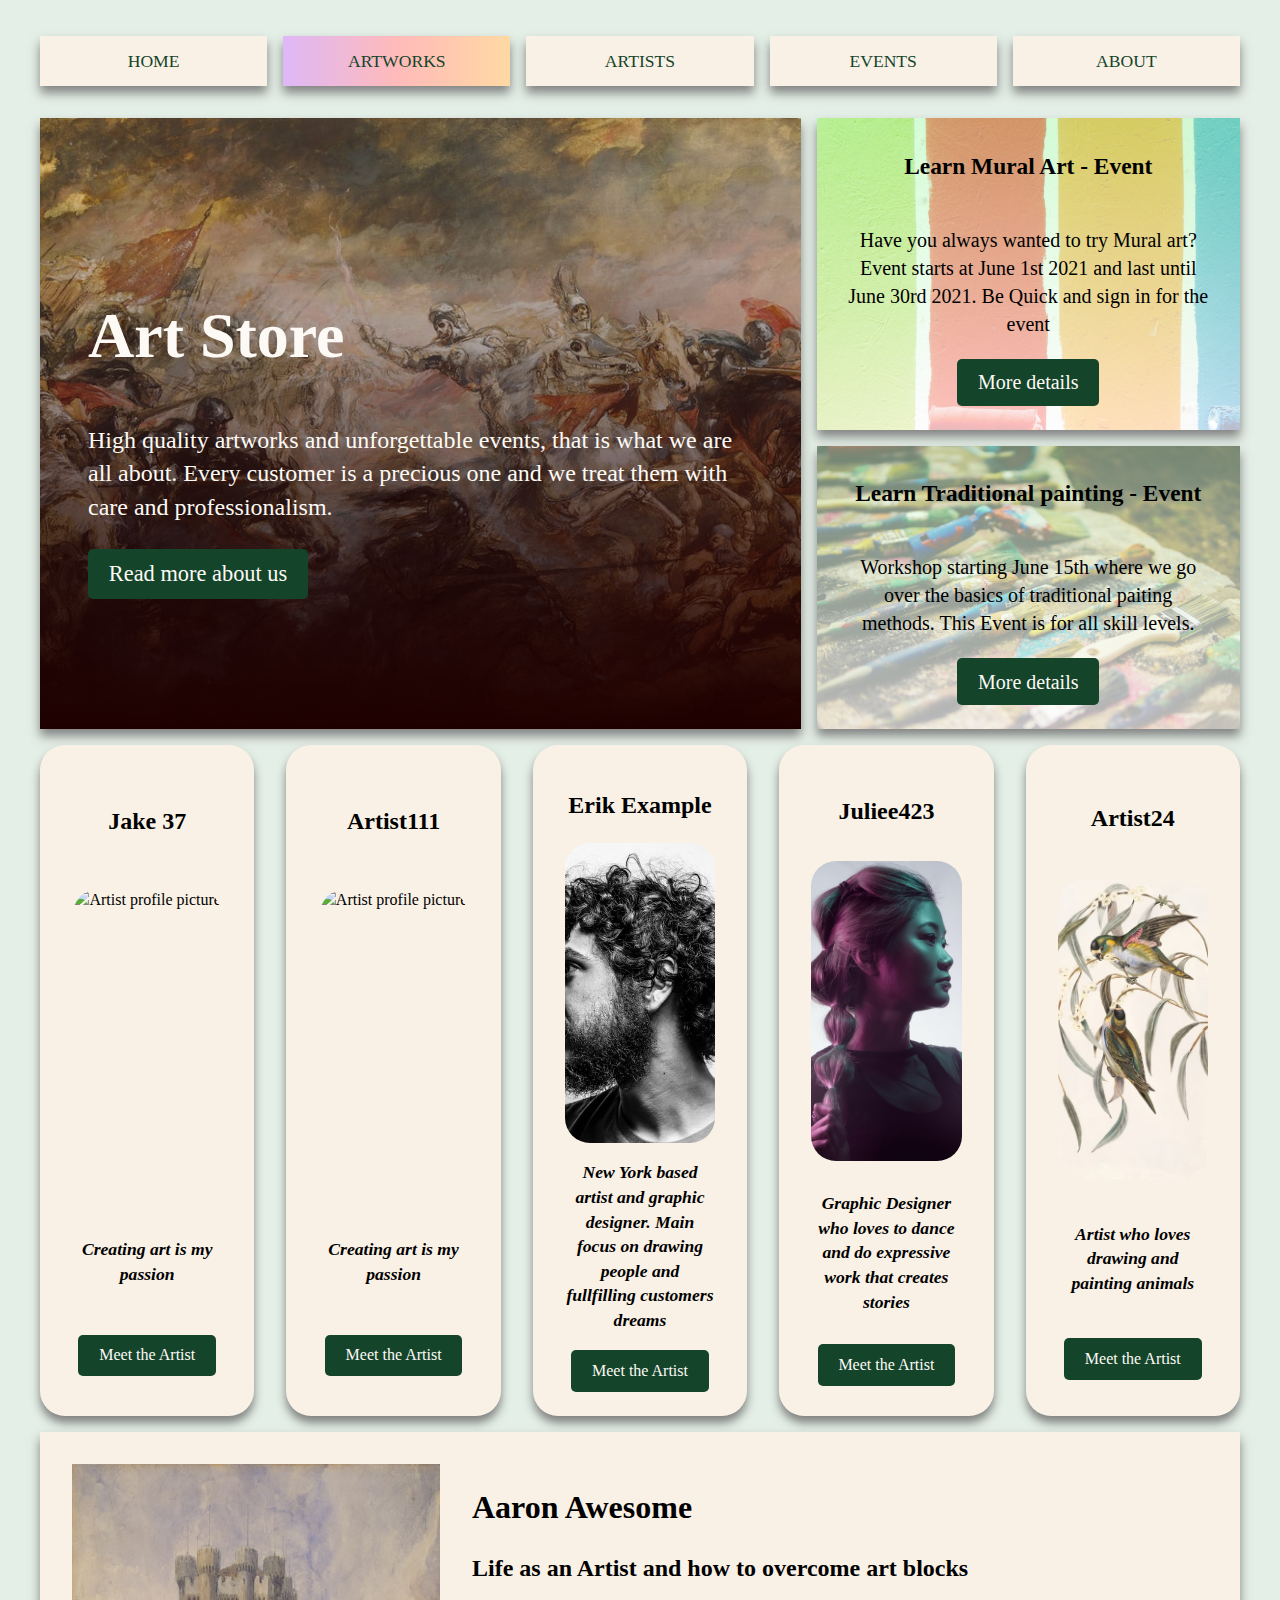
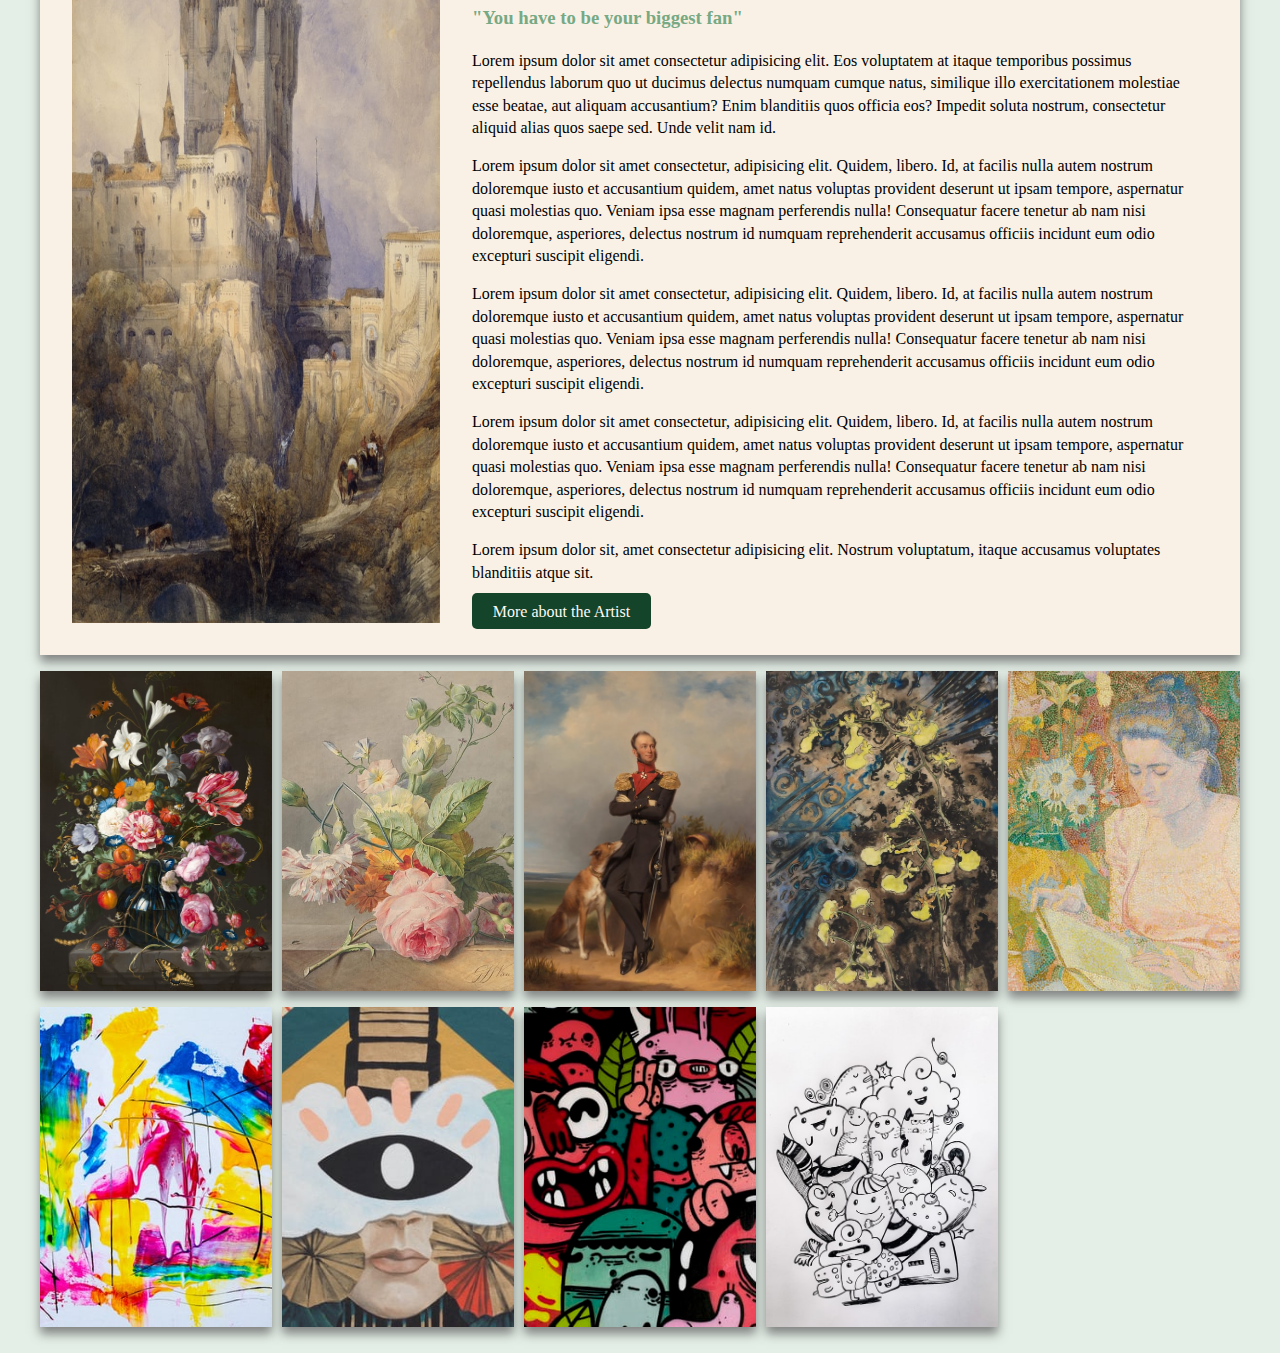
==== index.html @ 55394fb7 "fixing" ====
<!DOCTYPE html>
<html lang="en">
  <head>
    <meta charset="UTF-8" />
    <meta http-equiv="X-UA-Compatible" content="IE=edge" />
    <meta name="viewport" content="width=device-width, initial-scale=1.0" />
    <title>Art Store</title>

    <link rel="icon" href="ArtStore.png" />
    <link rel="stylesheet" href="ArtStore.css" />
  </head>

  <body>
    <div class="wrapper">
      <nav class="main-nav">
        <ul>
          <li><a href="#">Home</a></li>
          <li><a href="#" id="nav-artworks">Artworks</a></li>
          <li><a href="#">Artists</a></li>
          <li><a href="#">Events</a></li>
          <li><a href="#">About</a></li>
        </ul>
      </nav>

      <section class="header">
        <header class="header-main">
          <h1>Art Store</h1>
          <p>
            High quality artworks and unforgettable events, that is what we are
            all about. Every customer is a precious one and we treat them with
            care and professionalism.
          </p>
          <a href="#" class="btn">Read more about us</a>
        </header>

        <div class="header-box header-box-a">
          <div class="header-box-text">
            <h3>Learn Mural Art - Event</h3>
            <p>
              Have you always wanted to try Mural art? Event starts at June 1st
              2021 and last until June 30rd 2021. Be Quick and sign in for the
              event
            </p>
            <a href="#" class="btn">More details</a>
          </div>
        </div>
        <div class="header-box header-box-b">
          <div class="header-box-text">
            <h3>Learn Traditional painting - Event</h3>
            <p>
              Workshop starting June 15th where we go over the basics of
              traditional paiting methods. This Event is for all skill levels.
            </p>
            <a href="#" class="btn">More details</a>
          </div>
        </div>
      </section>

      <section class="mini-artistHighlight">
        <div class="mini-artistHighlight-box">
          <h2>Jake 37</h2>
          <img src="images/Jake.jpg" alt="Artist profile picture" />
          <h3>Creating art is my passion</h3>
          <a href="#" class="btn">Meet the Artist</a>
        </div>
        <div class="mini-artistHighlight-box">
          <h2>Artist111</h2>
          <img src="images/Artist111.jpg" alt="Artist profile picture" />
          <h3>Creating art is my passion</h3>
          <a href="#" class="btn">Meet the Artist</a>
        </div>
        <div class="mini-artistHighlight-box">
          <h2>Erik Example</h2>
          <img src="Images/Erik.jpg" alt="Artist profile picture" />
          <h3>
            New York based artist and graphic designer. Main focus on drawing
            people and fullfilling customers dreams
          </h3>
          <a href="#" class="btn">Meet the Artist</a>
        </div>
        <div class="mini-artistHighlight-box">
          <h2>Juliee423</h2>
          <img src="Images/Juliee.jpg" alt="Artist profile picture" />
          <h3>
            Graphic Designer who loves to dance and do expressive work that
            creates stories
          </h3>
          <a href="#" class="btn">Meet the Artist</a>
        </div>
        <div class="mini-artistHighlight-box">
          <h2>Artist24</h2>
          <img src="Images/Artist24.jpg" alt="Artist profile picture" />
          <h3>Artist who loves drawing and painting animals</h3>
          <a href="#" class="btn">Meet the Artist</a>
        </div>
      </section>

      <section class="artistHighlight">
        <img src="Images/ArtistHighlight.jpg" alt="Picture of Artist's work" />
        <div>
          <h1>Aaron Awesome</h1>
          <h2>Life as an Artist and how to overcome art blocks</h2>
          <h3>"You have to be your biggest fan"</h3>
          <p>
            Lorem ipsum dolor sit amet consectetur adipisicing elit. Eos
            voluptatem at itaque temporibus possimus repellendus laborum quo ut
            ducimus delectus numquam cumque natus, similique illo exercitationem
            molestiae esse beatae, aut aliquam accusantium? Enim blanditiis quos
            officia eos? Impedit soluta nostrum, consectetur aliquid alias quos
            saepe sed. Unde velit nam id.
          </p>
          <p>
            Lorem ipsum dolor sit amet consectetur, adipisicing elit. Quidem,
            libero. Id, at facilis nulla autem nostrum doloremque iusto et
            accusantium quidem, amet natus voluptas provident deserunt ut ipsam
            tempore, aspernatur quasi molestias quo. Veniam ipsa esse magnam
            perferendis nulla! Consequatur facere tenetur ab nam nisi
            doloremque, asperiores, delectus nostrum id numquam reprehenderit
            accusamus officiis incidunt eum odio excepturi suscipit eligendi.
          </p>
          <p>
            Lorem ipsum dolor sit amet consectetur, adipisicing elit. Quidem,
            libero. Id, at facilis nulla autem nostrum doloremque iusto et
            accusantium quidem, amet natus voluptas provident deserunt ut ipsam
            tempore, aspernatur quasi molestias quo. Veniam ipsa esse magnam
            perferendis nulla! Consequatur facere tenetur ab nam nisi
            doloremque, asperiores, delectus nostrum id numquam reprehenderit
            accusamus officiis incidunt eum odio excepturi suscipit eligendi.
          </p>
          <p>
            Lorem ipsum dolor sit amet consectetur, adipisicing elit. Quidem,
            libero. Id, at facilis nulla autem nostrum doloremque iusto et
            accusantium quidem, amet natus voluptas provident deserunt ut ipsam
            tempore, aspernatur quasi molestias quo. Veniam ipsa esse magnam
            perferendis nulla! Consequatur facere tenetur ab nam nisi
            doloremque, asperiores, delectus nostrum id numquam reprehenderit
            accusamus officiis incidunt eum odio excepturi suscipit eligendi.
          </p>
          <p>
            Lorem ipsum dolor sit, amet consectetur adipisicing elit. Nostrum
            voluptatum, itaque accusamus voluptates blanditiis atque sit.
          </p>
          <a href="#" class="btn artistHighlightBtn">More about the Artist</a>
        </div>
      </section>

      <section class="mini-artworks">
        <a href="#"
          ><img src="Images/mini-artwork1.jpg" alt="Mini-Artwork1"
        /></a>
        <a href="#"
          ><img src="Images/mini-artwork2.jpg" alt="Mini-Artwork2"
        /></a>
        <a href="#"
          ><img src="Images/mini-artwork3.jpg" alt="Mini-Artwork3"
        /></a>
        <a href="#"
          ><img src="Images/mini-artwork4.jpg" alt="Mini-Artwork4"
        /></a>
        <a href="#"
          ><img src="Images/mini-artwork5.jpg" alt="Mini-Artwork5"
        /></a>
        <a href="#"
          ><img src="Images/mini-artwork6.jpg" alt="Mini-Artwork6"
        /></a>
        <a href="#"
          ><img src="Images/mini-artwork7.jpg" alt="Mini-Artwork7"
        /></a>
        <a href="#"
          ><img src="Images/mini-artwork8.jpg" alt="Mini-Artwork8"
        /></a>
        <a href="#"
          ><img src="Images/mini-artwork9.jpg" alt="Mini-Artwork9"
        /></a>
      </section>
    </div>
  </body>
</html>
---- ArtStore.css ----
:root {
  --primary: #faf1e6;
  --color-bg: #e4efe7;
  --color-dark: #14442a;
  --color-grey: #76a984;
  --light: #fdfaf6;
  --shadow: 0 7px 10px rgba(104, 104, 104, 0.8);
  --button-shadow: 0px 1px 8px #081a31;
}

*,
*::after,
*:hover {
  box-sizing: border-box;
}

html {
  font-family: "Times New Roman", Times, serif, Times, serif;
}

body {
  background: var(--color-bg);
  margin: 20px 40px;
  line-height: 1.4;
}

img {
  max-width: 100%;
}

.btn {
  background: var(--color-dark);
  color: var(--light);
  padding: 0.6rem 1.3rem;
  text-decoration: none;
  border: 0;
  display: block;
  border-radius: 5px;
}
.btn:hover {
  box-shadow: var(--button-shadow);
}

.wrapper {
  display: grid;
  gap: 1rem;
}

/* -----------------------------  Navigation ----------------------- */

.main-nav ul {
  display: grid;
  gap: 1rem;
  padding: 0;
  list-style: none;
  grid-template-columns: repeat(5, 1fr);
}

.main-nav a {
  background: var(--primary);
  display: block;
  text-decoration: none;
  padding: 0.8rem;
  text-align: center;
  color: var(--color-dark);
  text-transform: uppercase;
  font-size: 1.1rem;
  box-shadow: var(--shadow);
}
.main-nav a:hover {
  background: var(--color-dark);
  color: var(--light);
}

#nav-artworks {
  background: rgb(222, 184, 247);
  background: linear-gradient(
    90deg,
    rgba(222, 184, 247, 1) 0%,
    rgba(255, 186, 186, 1) 50%,
    rgba(255, 217, 163, 1) 100%
  );
}

#nav-artworks:hover {
  background: rgb(176, 110, 219);
  background: linear-gradient(
    90deg,
    rgba(176, 110, 219, 1) 0%,
    rgba(241, 98, 98, 1) 50%,
    rgba(255, 184, 81, 1) 100%
  );
}

/* --------------------------------  Header ----------------------------------- */
.header {
  display: grid;
  gap: 1rem;
  grid-template-areas:
    "header-main header-main header-box-a"
    "header-main header-main header-box-b";
}

.header-box-a {
  grid-area: header-box-a;

  background-image: linear-gradient(
      rgb(178 255 183 / 52%),
      rgb(255 255 255 / 73%)
    ),
    url(Images/Event1.jpg);
  background-repeat: no-repeat;
  background-size: cover;
}

.header-box-b {
  grid-area: header-box-b;

  background-image: linear-gradient(
      rgb(214 255 217 / 52%),
      rgb(255 255 255 / 73%)
    ),
    url(Images/Event2.jpg);
  background-repeat: no-repeat;
  background-size: cover;
}

.header-box {
  display: grid;
  align-items: center;
  justify-items: center;
  box-shadow: var(--shadow);
  padding: 0.5rem;
}

.header-box-text {
  display: flex;
  flex-direction: column;
  justify-content: center;
  align-items: center;
  text-align: center;
  padding: 0px 1.3rem;
  margin-bottom: 1rem;
  font-size: 1.25rem;
}

.header-box-text p {
  margin-bottom: 1.3rem;
}

.header-main {
  grid-area: header-main;

  background-image: linear-gradient(
      180deg,
      rgba(0, 0, 0, 0) 0%,
      rgba(30, 0, 0, 1) 100%
    ),
    url(Images/Hero.jpg);
  background-size: cover;
  background-position: center;
  padding: 3rem;

  display: flex;
  flex-direction: column;
  align-items: flex-start;
  justify-content: center;
  box-shadow: var(--shadow);
}

.header-main h1 {
  font-size: 4rem;
  color: var(--light);
}
.header-main p {
  font-size: 1.5rem;
  margin-top: 0;
  color: var(--light);
}

.header-main a {
  font-size: 1.4rem;
}

/* ----------------------------------------- Mini artisti highlight ------------------------- */

.mini-artistHighlight {
  display: grid;
  gap: 2rem;
  grid-template-columns: repeat(auto-fit, minmax(200px, 2fr));
}

.mini-artistHighlight h3 {
  font-style: italic;
  font-size: 1.1rem;
}

.mini-artistHighlight-box {
  display: grid;
  align-items: center;
  justify-items: center;

  background: var(--primary);
  text-align: center;
  padding: 1.5rem 2rem;
  box-shadow: var(--shadow);
  border-radius: 25px;
}

.mini-artistHighlight-box h3 {
  font-style: italic;
}

.mini-artistHighlight-box img {
  border-radius: 25px;
  height: 300px;
  object-fit: cover;
}

/* ----------------------------------------- Artist highlight ------------------------- */

.artistHighlight {
  background: var(--primary);
  box-shadow: var(--shadow);

  display: flex;
  gap: 2rem;
  padding: 2rem;
}
.artistHighlight img {
  width: 23rem;
  height: auto;
}

.artistHighlight h3 {
  color: var(--color-grey);
}

.artistHighlight a {
  margin-top: 5rem;
}

.artistHighlightBtn {
  display: inline;
}

.mini-artworks {
  display: grid;
  align-items: center;
  justify-items: center;

  gap: 10px;
  grid-template-columns: repeat(auto-fit, minmax(200px, 1fr));
}

/* ----------------------------------------- Mini artworks ------------------------- */

.mini-artworks img {
  width: 20rem;
  height: 20rem;
  object-fit: cover;
  box-shadow: var(--shadow);
}

@media (max-width: 1100px) {
  .artistHighlight {
    flex-direction: column;
  }

  .artistHighlight .btn {
    display: block;
    text-align: center;
  }
  .artistHighlight img {
    margin-left: auto;
    margin-right: auto;
  }

  .artistHighlight div h1 {
    font-size: 1.5rem;
  }
  .artistHighlight div h2 {
    font-size: 1.4rem;
  }
  .artistHighlight div h3 {
    font-size: 1.3rem;
  }
  .artistHighlight div p {
    font-size: 1.2rem;
  }
  .artistHighlight div .btn {
    font-size: 1.2rem;
  }

  .mini-artistHighlight {
    grid-template-columns: repeat(3, 1fr);
  }

  .mini-artistHighlight-box .btn {
    font-size: 1.2rem;
  }
  .mini-artistHighlight h3 {
    font-size: 1.2rem;
  }
  .header-box-text {
    font-size: 1.2rem;
  }
}

@media (max-width: 800px) {
  .header {
    grid-template-areas:
      "header-main header-main"
      "header-box-a header-box-b";
  }

  .header-main h1 {
    font-size: 2.5rem;
  }

  .header-main p {
    font-size: 1.2rem;
  }
  .header-main a {
    font-size: 0.9rem;
  }

  .main-nav ul {
    grid-template-columns: 1fr;
  }

  .header-box-text {
    font-size: 1rem;
  }

  .mini-artistHighlight {
    grid-template-columns: 1fr 1fr;
  }
}

@media (max-width: 600px) {
  .header {
    grid-template-areas:
      "header-main"
      "header-box-a"
      "header-box-b";
  }

  .header-main h1 {
    font-size: 2rem;
  }

  .header-main p {
    font-size: 1rem;
  }
  .header-main a {
    font-size: 0.8rem;
  }

  .artistHighlight div h1 {
    font-size: 1.3rem;
  }
  .artistHighlight div h2 {
    font-size: 1.2rem;
  }
  .artistHighlight div h3 {
    font-size: 1.1rem;
  }
  .artistHighlight div p {
    font-size: 1rem;
  }
  .artistHighlight div .btn {
    font-size: 1rem;
  }

  .mini-artistHighlight {
    grid-template-columns: 1fr;
  }
  .mini-artistHighlight h3 {
    font-size: 1rem;
  }
  .mini-artistHighlight h2 {
    font-size: 1.2rem;
  }
}
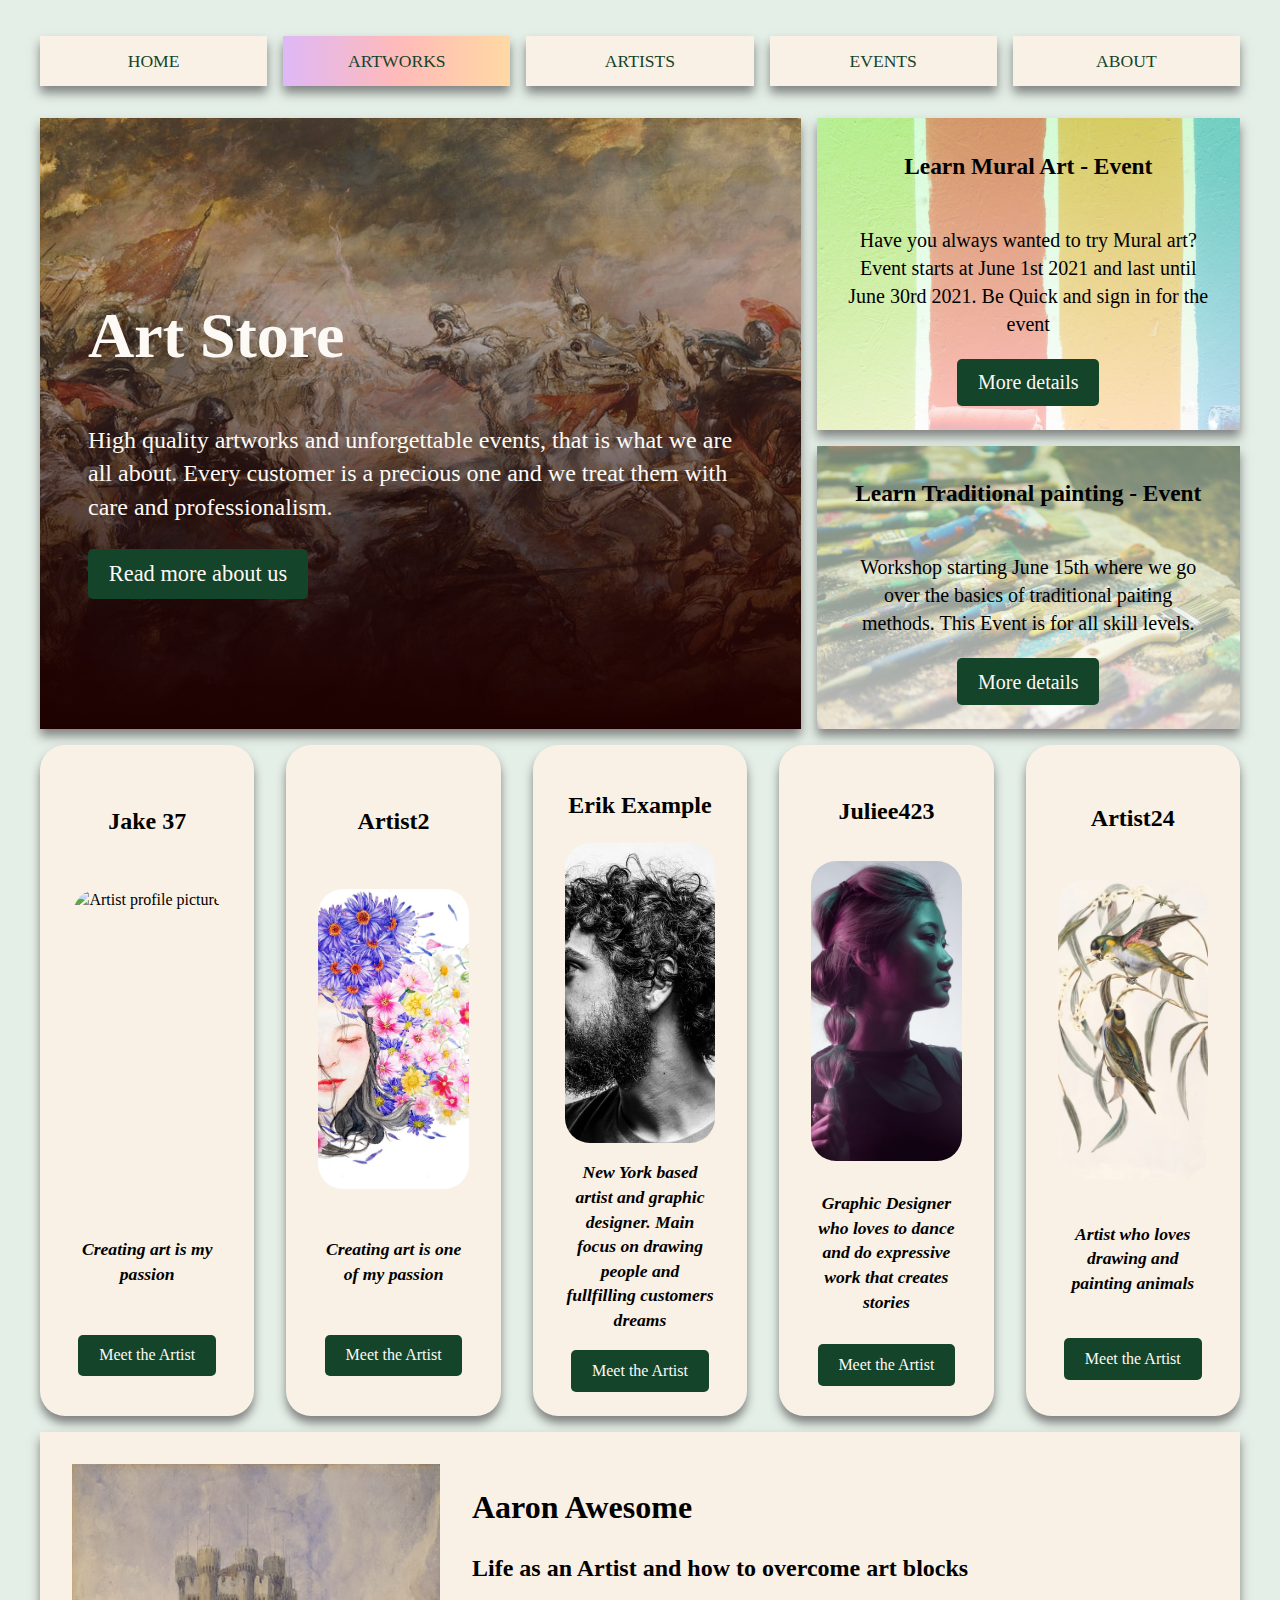
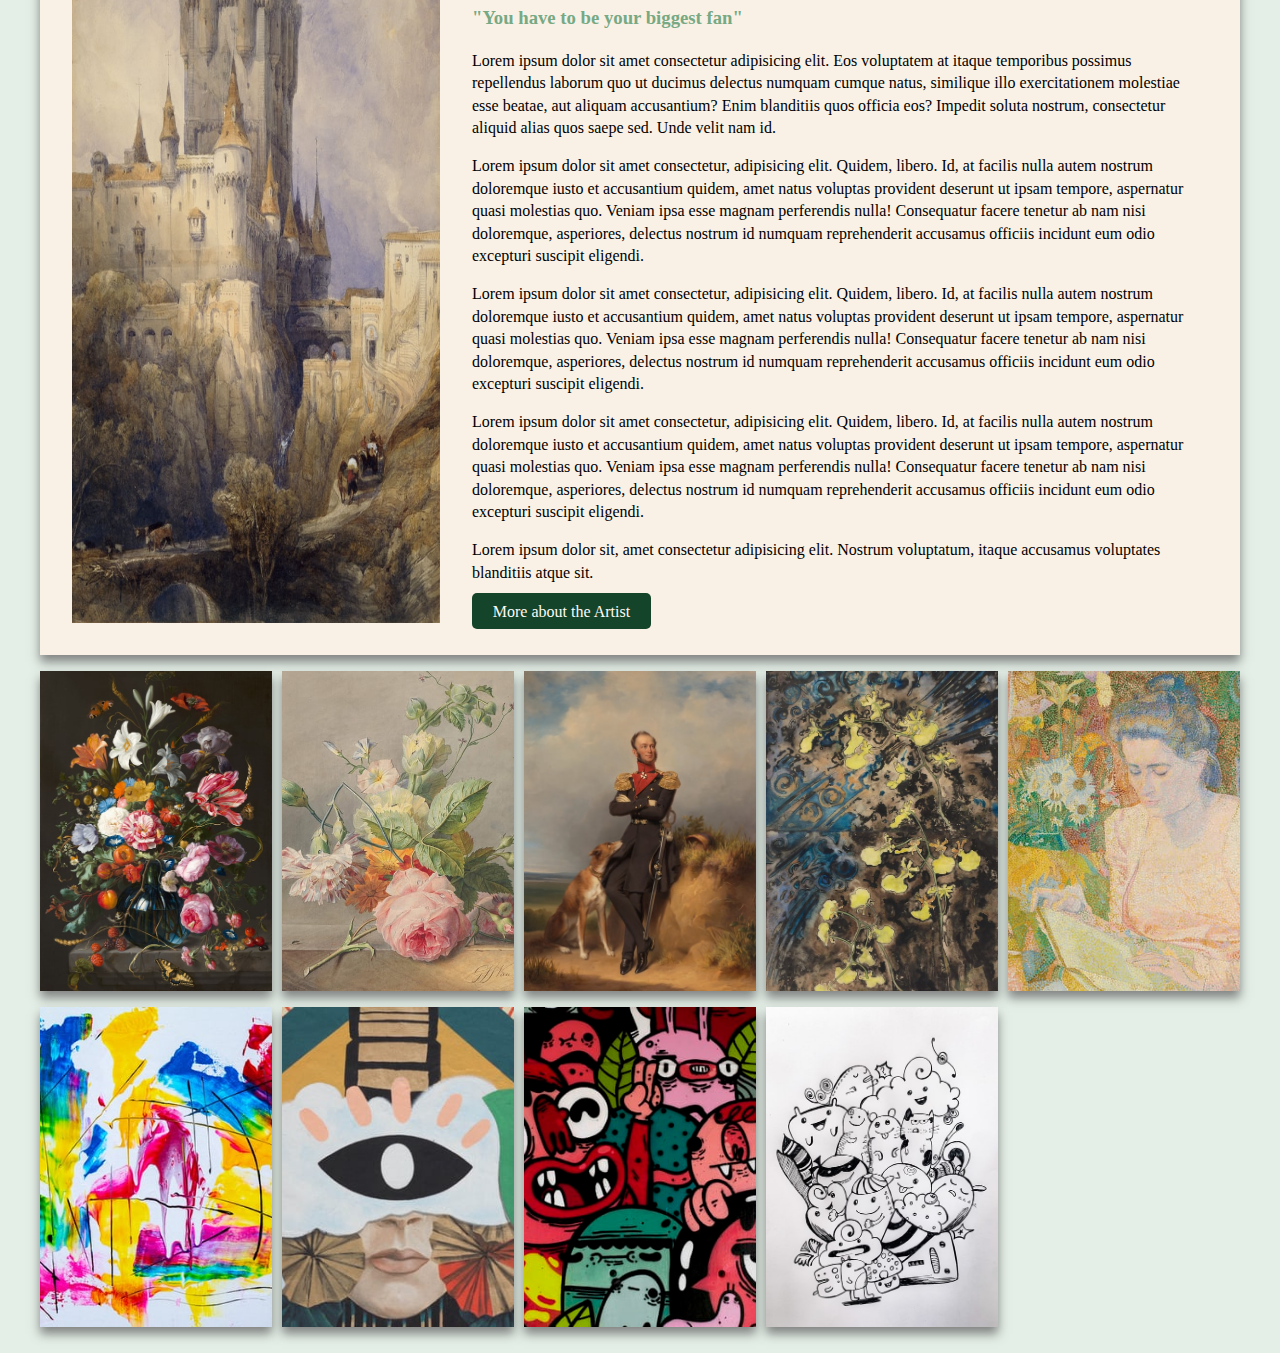
==== commit 6400c4ea: "2 Images not showing in git - Trying to fix that" ====
--- a/index.html
+++ b/index.html
@@ -59,14 +59,14 @@
       <section class="mini-artistHighlight">
         <div class="mini-artistHighlight-box">
           <h2>Jake 37</h2>
-          <img src="images/Jake.jpg" alt="Artist profile picture" />
+          <img src="images/Jakee.jpg" alt="Artist profile picture" />
           <h3>Creating art is my passion</h3>
           <a href="#" class="btn">Meet the Artist</a>
         </div>
         <div class="mini-artistHighlight-box">
-          <h2>Artist111</h2>
-          <img src="images/Artist111.jpg" alt="Artist profile picture" />
-          <h3>Creating art is my passion</h3>
+          <h2>Artist2</h2>
+          <img src="Images/Artist2.jpg" alt="Artist profile picture" />
+          <h3>Creating art is one of my passion</h3>
           <a href="#" class="btn">Meet the Artist</a>
         </div>
         <div class="mini-artistHighlight-box">
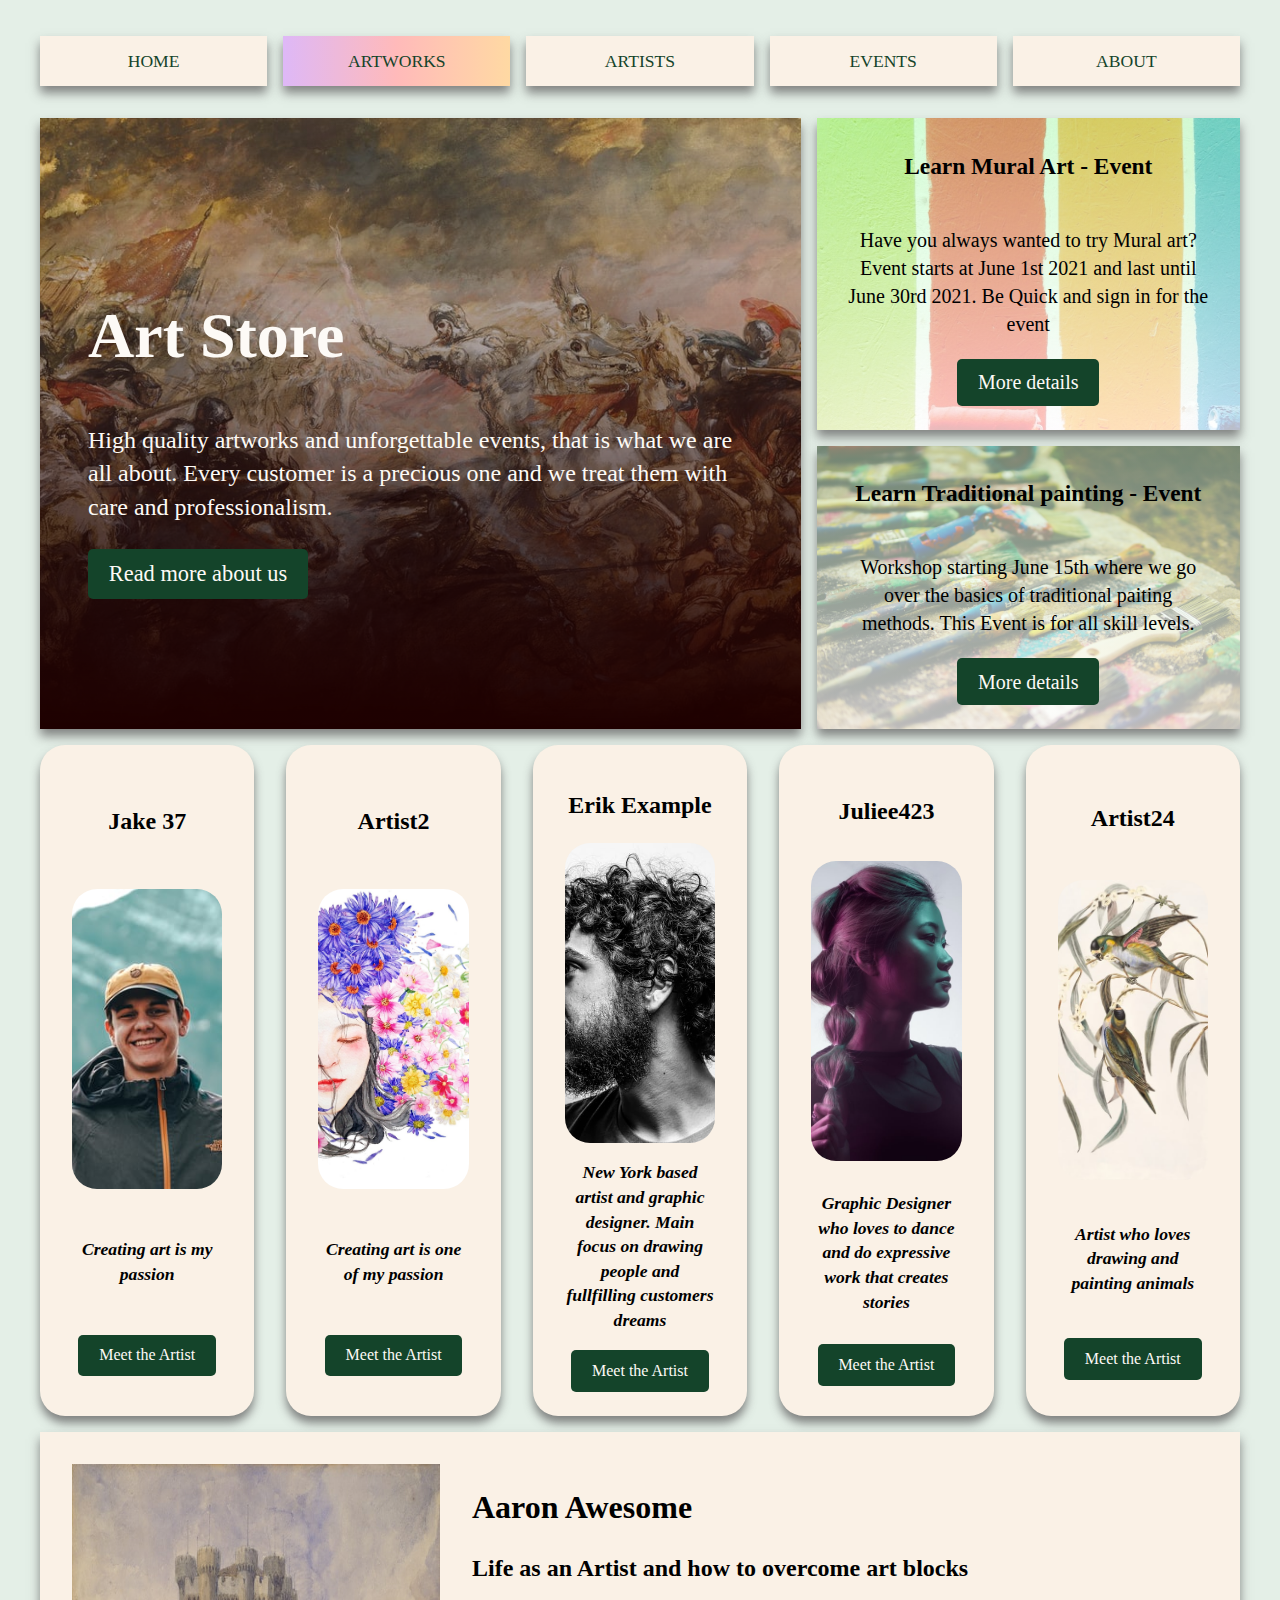
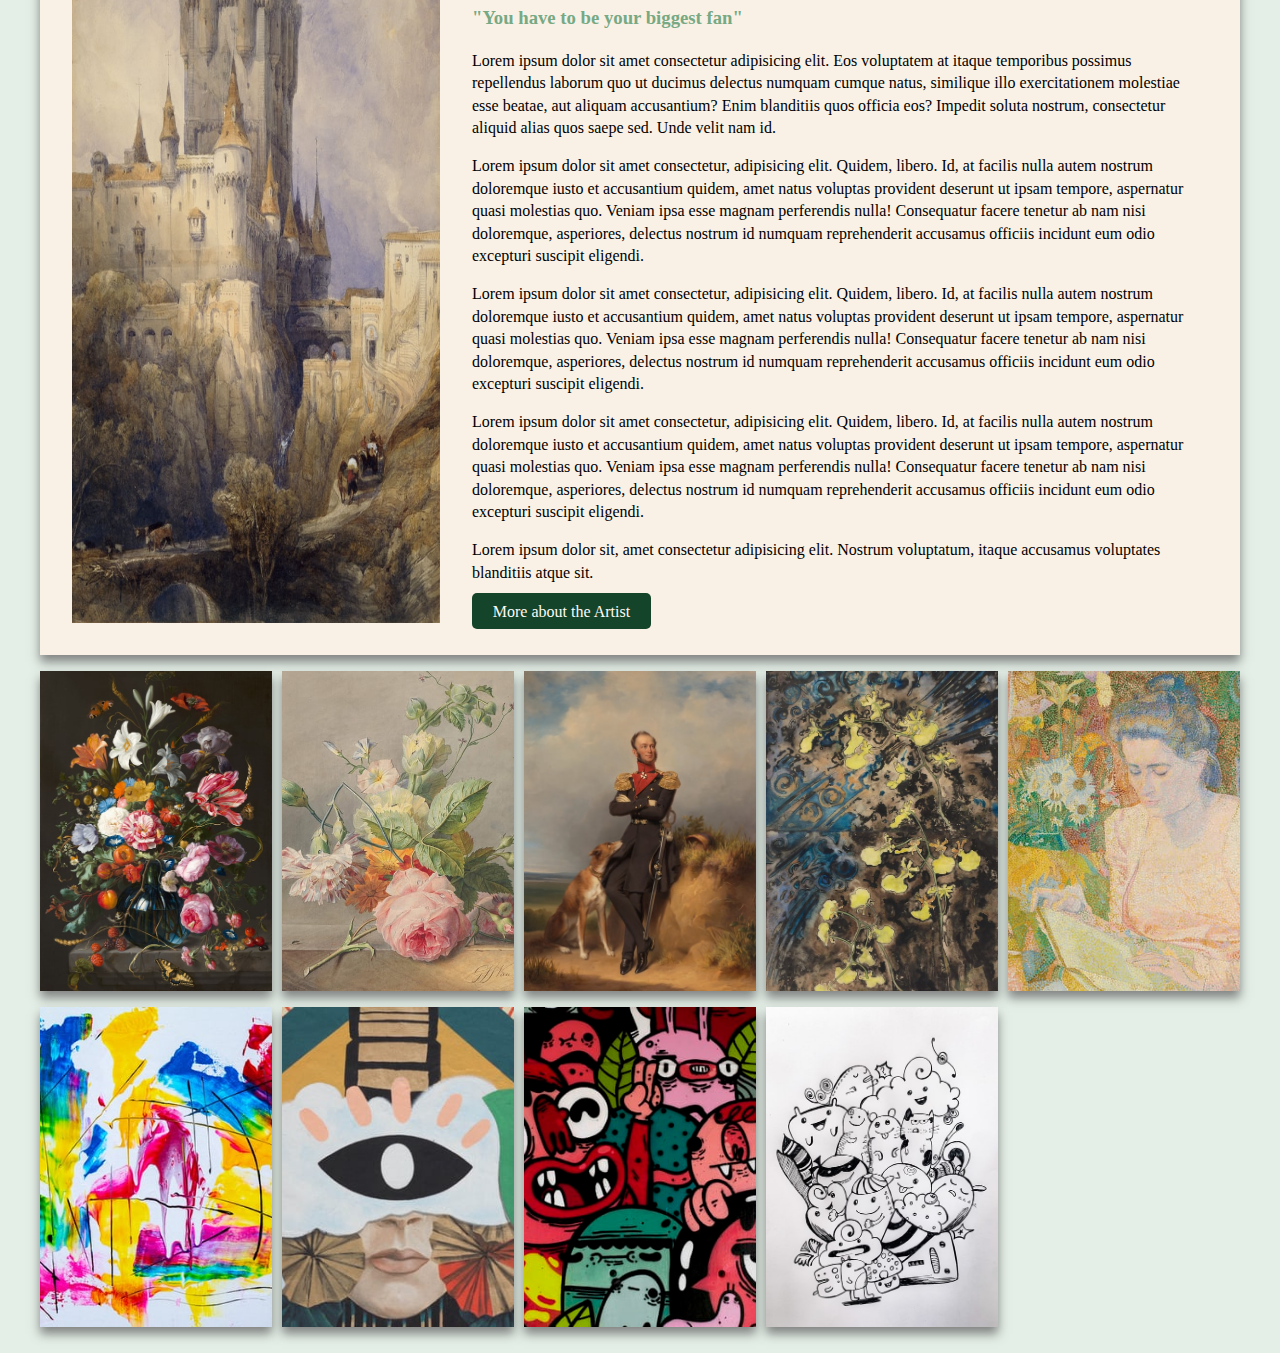
==== commit bf650817: "last picture to fix" ====
--- a/index.html
+++ b/index.html
@@ -59,7 +59,7 @@
       <section class="mini-artistHighlight">
         <div class="mini-artistHighlight-box">
           <h2>Jake 37</h2>
-          <img src="images/Jakee.jpg" alt="Artist profile picture" />
+          <img src="Images/jakeperson.jpg" alt="Artist profile picture" />
           <h3>Creating art is my passion</h3>
           <a href="#" class="btn">Meet the Artist</a>
         </div>
